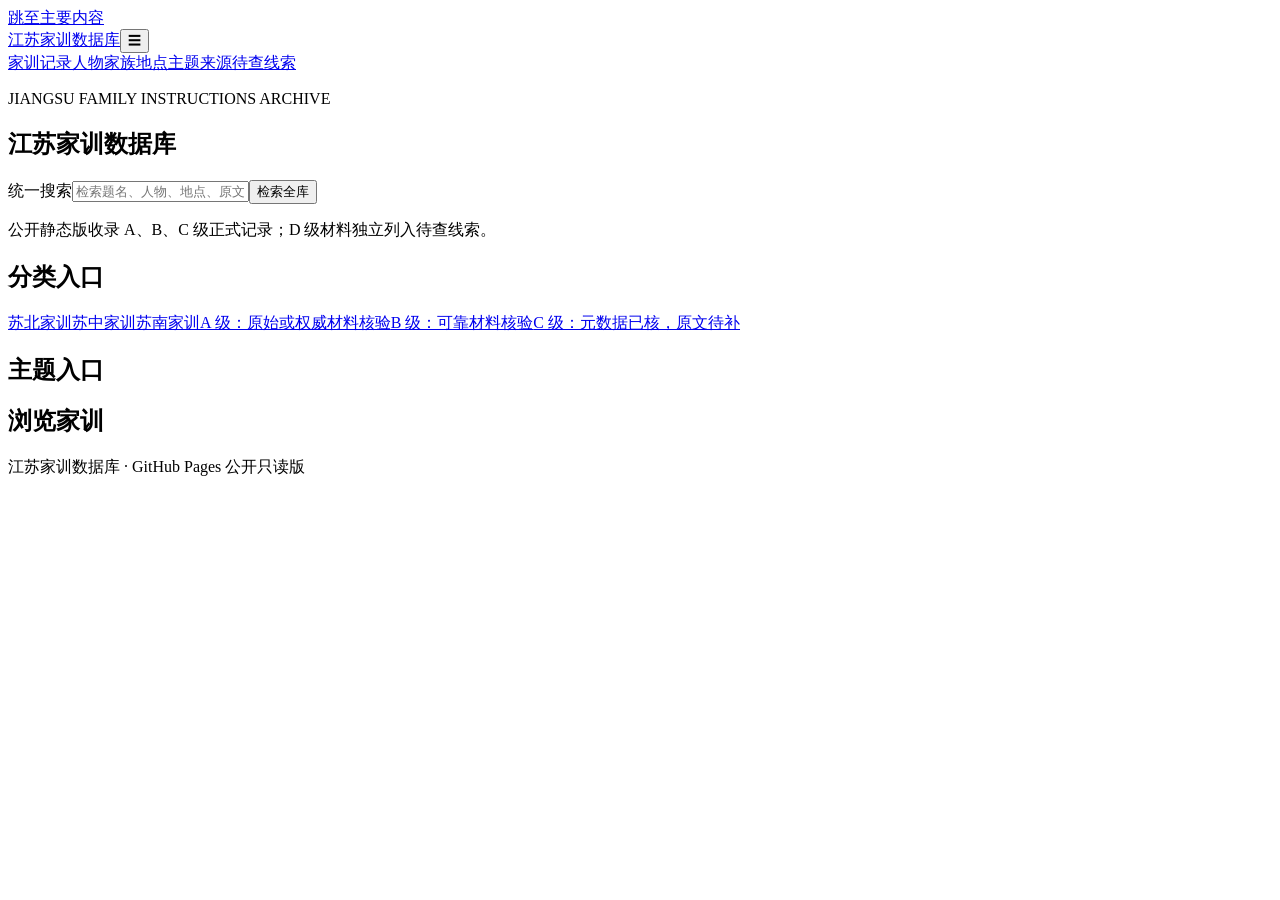
==== index.html @ 3f61229f "发布网页页面" ====
<!doctype html><html lang="zh-CN"><head><meta charset="utf-8"><meta name="viewport" content="width=device-width,initial-scale=1"><meta name="description" content="江苏家训历史文献公开检索数据库"><title>江苏家训数据库</title><link rel="stylesheet" href="css/styles.css"></head><body data-page="home"><a class="skip" href="#main">跳至主要内容</a><header><div class="wrap"><a class="brand" href="index.html">江苏家训数据库</a><button class="nav-toggle" aria-label="打开导航" aria-expanded="false">☰</button><nav><a href="records.html">家训记录</a><a href="persons.html">人物</a><a href="families.html">家族</a><a href="places.html">地点</a><a href="themes.html">主题</a><a href="sources.html">来源</a><a href="leads.html">待查线索</a></nav></div></header><main id="main" class="wrap"><section class="mast"><p class="eyebrow">JIANGSU FAMILY INSTRUCTIONS ARCHIVE</p><h1>江苏家训数据库</h1><form id="global-search" class="searchbar"><label class="sr-only" for="global-q">统一搜索</label><input id="global-q" placeholder="检索题名、人物、地点、原文、主题或来源……"><button>检索全库</button></form><p class="note">公开静态版收录 A、B、C 级正式记录；D 级材料独立列入待查线索。</p></section><section><h2>分类入口</h2><div class="entrances"><a href="records.html?region=苏北">苏北家训</a><a href="records.html?region=苏中">苏中家训</a><a href="records.html?region=苏南">苏南家训</a><a href="records.html?level=A">A 级：原始或权威材料核验</a><a href="records.html?level=B">B 级：可靠材料核验</a><a href="records.html?level=C">C 级：元数据已核，原文待补</a></div></section><section><h2>主题入口</h2><div id="theme-entries" class="entrances"></div></section><section><h2>浏览家训</h2><div id="featured" class="cards"></div></section></main><footer><div class="wrap">江苏家训数据库 · GitHub Pages 公开只读版</div></footer><script src="js/app.js"></script></body></html>
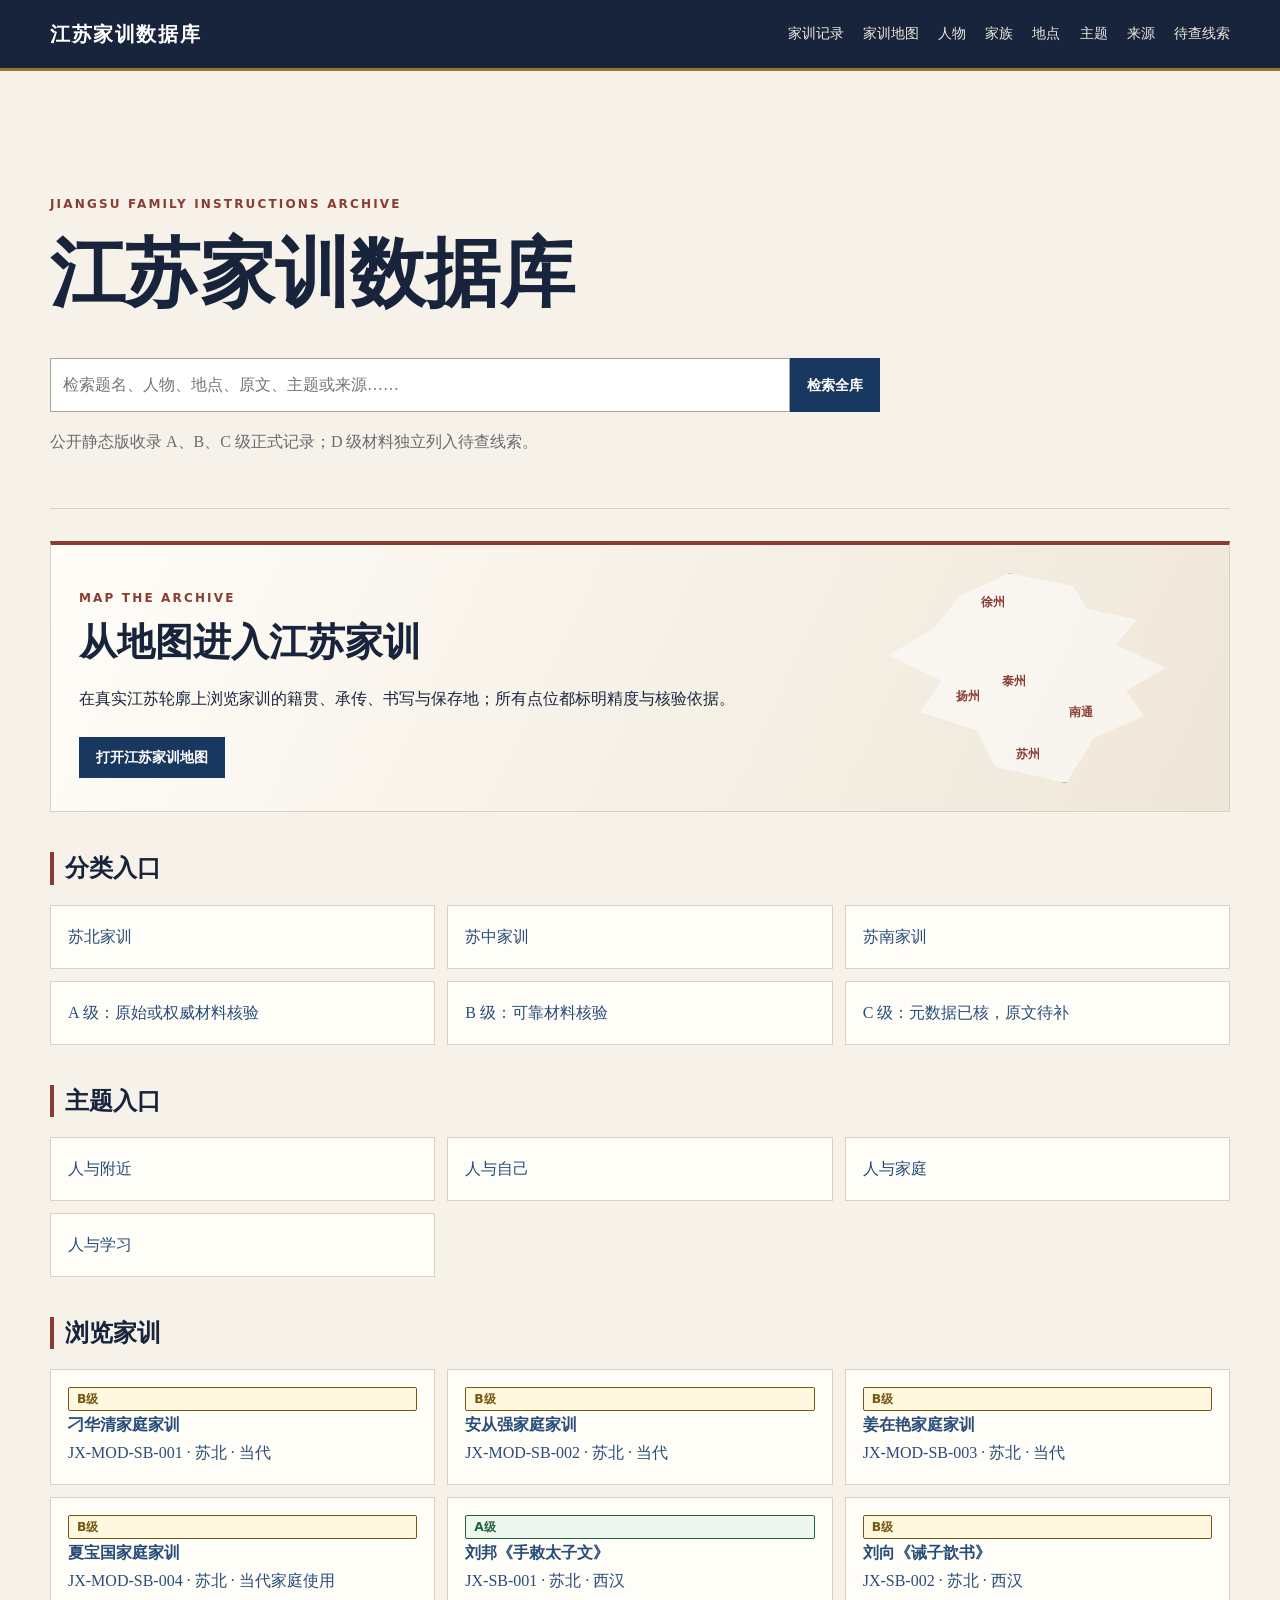
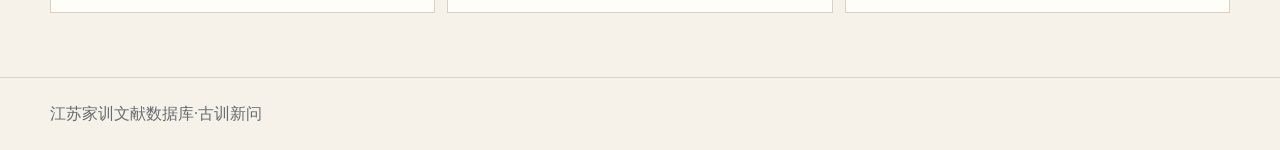
==== commit 05d2d85d: "同步 GitHub Pages 根目录发布产物" ====
--- a/index.html
+++ b/index.html
@@ -1 +1,71 @@
-<!doctype html><html lang="zh-CN"><head><meta charset="utf-8"><meta name="viewport" content="width=device-width,initial-scale=1"><meta name="description" content="江苏家训历史文献公开检索数据库"><title>江苏家训数据库</title><link rel="stylesheet" href="css/styles.css"></head><body data-page="home"><a class="skip" href="#main">跳至主要内容</a><header><div class="wrap"><a class="brand" href="index.html">江苏家训数据库</a><button class="nav-toggle" aria-label="打开导航" aria-expanded="false">☰</button><nav><a href="records.html">家训记录</a><a href="persons.html">人物</a><a href="families.html">家族</a><a href="places.html">地点</a><a href="themes.html">主题</a><a href="sources.html">来源</a><a href="leads.html">待查线索</a></nav></div></header><main id="main" class="wrap"><section class="mast"><p class="eyebrow">JIANGSU FAMILY INSTRUCTIONS ARCHIVE</p><h1>江苏家训数据库</h1><form id="global-search" class="searchbar"><label class="sr-only" for="global-q">统一搜索</label><input id="global-q" placeholder="检索题名、人物、地点、原文、主题或来源……"><button>检索全库</button></form><p class="note">公开静态版收录 A、B、C 级正式记录；D 级材料独立列入待查线索。</p></section><section><h2>分类入口</h2><div class="entrances"><a href="records.html?region=苏北">苏北家训</a><a href="records.html?region=苏中">苏中家训</a><a href="records.html?region=苏南">苏南家训</a><a href="records.html?level=A">A 级：原始或权威材料核验</a><a href="records.html?level=B">B 级：可靠材料核验</a><a href="records.html?level=C">C 级：元数据已核，原文待补</a></div></section><section><h2>主题入口</h2><div id="theme-entries" class="entrances"></div></section><section><h2>浏览家训</h2><div id="featured" class="cards"></div></section></main><footer><div class="wrap">江苏家训数据库 · GitHub Pages 公开只读版</div></footer><script src="js/app.js"></script></body></html>
+<!doctype html>
+<html lang="zh-CN">
+<head>
+<meta charset="utf-8">
+<meta name="viewport" content="width=device-width,initial-scale=1">
+<meta name="description" content="江苏家训历史文献公开检索数据库">
+<title>江苏家训数据库</title>
+<link rel="stylesheet" href="css/styles.css">
+</head>
+<body data-page="home">
+<a class="skip" href="#main">跳至主要内容</a>
+<header>
+<div class="wrap">
+<a class="brand" href="index.html">江苏家训数据库</a>
+<button class="nav-toggle" aria-label="打开导航" aria-expanded="false">☰</button>
+<nav>
+<a href="records.html">家训记录</a>
+<a href="map.html">家训地图</a>
+<a href="persons.html">人物</a>
+<a href="families.html">家族</a>
+<a href="places.html">地点</a>
+<a href="themes.html">主题</a>
+<a href="sources.html">来源</a>
+<a href="leads.html">待查线索</a>
+</nav>
+</div>
+</header>
+<main id="main" class="wrap">
+<section class="mast">
+<p class="eyebrow">JIANGSU FAMILY INSTRUCTIONS ARCHIVE</p>
+<h1>江苏家训数据库</h1>
+<form id="global-search" class="searchbar">
+<label class="sr-only" for="global-q">统一搜索</label>
+<input id="global-q" placeholder="检索题名、人物、地点、原文、主题或来源……">
+<button>检索全库</button>
+</form>
+<p class="note">公开静态版收录 A、B、C 级正式记录；D 级材料独立列入待查线索。</p>
+</section>
+<section class="map-feature">
+<div><p class="eyebrow">MAP THE ARCHIVE</p><h2>从地图进入江苏家训</h2><p>在真实江苏轮廓上浏览家训的籍贯、承传、书写与保存地；所有点位都标明精度与核验依据。</p><a class="button map-cta" href="map.html">打开江苏家训地图</a></div>
+<div class="map-silhouette" aria-hidden="true"><span>徐州</span><span>泰州</span><span>扬州</span><span>南通</span><span>苏州</span></div>
+</section>
+<section>
+<h2>分类入口</h2>
+<div class="entrances">
+<a href="records.html?region=苏北">苏北家训</a>
+<a href="records.html?region=苏中">苏中家训</a>
+<a href="records.html?region=苏南">苏南家训</a>
+<a href="records.html?level=A">A 级：原始或权威材料核验</a>
+<a href="records.html?level=B">B 级：可靠材料核验</a>
+<a href="records.html?level=C">C 级：元数据已核，原文待补</a>
+</div>
+</section>
+<section>
+<h2>主题入口</h2>
+<div id="theme-entries" class="entrances">
+</div>
+</section>
+<section>
+<h2>浏览家训</h2>
+<div id="featured" class="cards">
+</div>
+</section>
+</main>
+<footer>
+<div class="wrap">江苏家训文献数据库·古训新问</div>
+</footer>
+<script src="js/app.js">
+</script>
+</body>
+</html>
--- a/css/styles.css
+++ b/css/styles.css
@@ -0,0 +1,8 @@
+:root{--ink:#17243b;--blue:#19385f;--paper:#f6f2e9;--card:#fffdf8;--line:#d8d0c1;--muted:#686b70;--red:#8a3c32;--gold:#9a762f}*{box-sizing:border-box}html{font-size:16px}body{margin:0;background:var(--paper);color:var(--ink);font-family:"Noto Serif SC","Source Han Serif SC",STSong,serif;line-height:1.75}a{color:#284d78;text-decoration:none}a:hover{text-decoration:underline}a:focus-visible,button:focus-visible,input:focus-visible,select:focus-visible{outline:3px solid #d39b30;outline-offset:2px}.wrap{width:min(1180px,calc(100% - 40px));margin:auto}.skip{position:fixed;left:-999px}.skip:focus{left:1rem;top:1rem;background:white;padding:.7rem;z-index:20}header{background:var(--ink);border-bottom:3px solid var(--gold)}header .wrap{min-height:68px;display:flex;align-items:center;justify-content:space-between}.brand{color:white;font-size:1.25rem;font-weight:700;letter-spacing:.08em}nav{display:flex;gap:1.2rem}nav a{color:#eee9df;font-family:system-ui,sans-serif;font-size:.9rem}.nav-toggle{display:none;background:transparent;color:white;border:0;font-size:1.4rem}main{padding:38px 0 64px;min-height:75vh}footer{border-top:1px solid var(--line);padding:22px 0;color:var(--muted)}h1,h2,h3{line-height:1.35}.eyebrow{font:700 .75rem system-ui;letter-spacing:.18em;color:var(--red)}.mast{padding:36px 0;border-bottom:1px solid var(--line)}.mast h1{font-size:clamp(2.5rem,6vw,4.7rem);margin:.1em 0 .45em}.mast+section{margin-top:32px}.searchbar{display:flex;max-width:830px}.searchbar input,.controls input,.controls select{border:1px solid #a9a398;background:white;padding:12px;font:inherit;color:var(--ink)}.searchbar input{flex:1}.button,button{background:var(--blue);color:white;border:0;padding:11px 17px;font:700 .9rem system-ui;cursor:pointer}.button.secondary,button.secondary{background:transparent;color:var(--blue);border:1px solid var(--blue)}.note{color:var(--muted)}section{margin-top:40px}section>h2{border-left:4px solid var(--red);padding-left:.7rem}.entrances,.cards,.directory{display:grid;grid-template-columns:repeat(3,1fr);gap:12px}.entrances a,.card,.directory a{background:var(--card);border:1px solid var(--line);padding:17px;display:flex;flex-direction:column}.page-head{display:flex;align-items:flex-start;justify-content:space-between;border-bottom:1px solid var(--line);margin-bottom:24px}.page-head h1{font-size:2.3rem}.badge{display:inline-block;border:1px solid currentColor;padding:.16rem .5rem;font:700 .77rem system-ui;border-radius:2px}.lv-A{color:#23603b;background:#eef7ef}.lv-B{color:#755712;background:#fff8df}.lv-C{color:#8a3c32;background:#fff0ed}.lv-D{color:#5e5365;background:#f2edf4}.controls{background:#eae4d8;padding:18px;display:grid;grid-template-columns:repeat(4,1fr);gap:12px;margin-bottom:22px}.controls label{display:flex;flex-direction:column;font:700 .83rem system-ui;gap:4px}.controls .wide{grid-column:span 2}.controls .actions{display:flex;align-items:end;gap:8px}.table-wrap{overflow:auto;border:1px solid var(--line);background:var(--card)}table{border-collapse:collapse;width:100%;min-width:950px;font-family:system-ui,sans-serif;font-size:.9rem}th,td{text-align:left;padding:12px;border-bottom:1px solid #e5ded2;vertical-align:top}th{background:#eae4d8;font-size:.78rem}td small,.muted{display:block;color:var(--muted)}.pager{display:flex;justify-content:center;align-items:center;gap:18px;margin:24px}.notice{background:#f4e7de;border-left:4px solid var(--red);padding:13px 18px;margin:20px 0}.detail-head{display:flex;justify-content:space-between;gap:20px;border-bottom:1px solid var(--line);padding-bottom:28px}.detail-head h1{font-size:clamp(2rem,5vw,3.3rem)}.facts{display:grid;grid-template-columns:repeat(2,1fr);border-top:1px solid var(--line)}.facts div{display:grid;grid-template-columns:145px 1fr;padding:11px 0;border-bottom:1px solid var(--line)}.facts .full{grid-column:1/-1}.facts dt{font-weight:700;color:var(--muted)}.facts dd{margin:0;overflow-wrap:anywhere}.text-unit,.source,.relation,.result{background:var(--card);border-top:2px solid var(--blue);padding:20px;margin-bottom:13px}.original{white-space:pre-wrap;font-size:1.08rem;line-height:2.05;overflow-wrap:anywhere}.annotation{background:#efebe3;padding:11px}.tags{display:flex;flex-wrap:wrap;gap:8px}.tags a{border:1px solid var(--line);background:white;padding:5px 10px}.directory a span,.directory a small{color:var(--muted)}.lead-list{display:grid;grid-template-columns:repeat(2,1fr);gap:14px}.empty{text-align:center;color:var(--muted);padding:40px}.highlight{background:#ffe49a;color:#382b10}.scope{border-left:3px solid var(--gold);padding-left:14px}.scope strong{display:block;font-size:1.2rem}.source a{overflow-wrap:anywhere}.sr-only{position:absolute;width:1px;height:1px;overflow:hidden;clip:rect(0,0,0,0)}
+@media(max-width:800px){.wrap{width:calc(100% - 24px)}header .wrap{min-height:58px;position:relative}.nav-toggle{display:block}nav{display:none;position:absolute;top:58px;left:0;right:0;background:var(--ink);padding:16px;z-index:5;flex-direction:column}nav.open{display:flex}.entrances,.cards,.directory,.lead-list{grid-template-columns:1fr}.controls{grid-template-columns:1fr}.controls .wide{grid-column:auto}.detail-head{flex-direction:column}.facts{grid-template-columns:1fr}.facts .full{grid-column:auto}.facts div{grid-template-columns:110px 1fr}.searchbar{flex-direction:column;gap:8px}.page-head h1{font-size:1.8rem}}
+
+/* 家训地图：本地 SVG 轮廓和可访问标记，不依赖外部瓦片。 */
+.map-feature{display:grid;grid-template-columns:minmax(0,1.35fr) minmax(220px,.65fr);gap:28px;align-items:center;background:linear-gradient(115deg,#fffdf8,#eee6d8);border:1px solid var(--line);border-top:4px solid var(--red);padding:28px}.map-feature h2{font-size:clamp(1.6rem,3vw,2.5rem);margin:.2rem 0}.map-cta{display:inline-block;margin-top:8px}.map-silhouette{min-height:210px;position:relative;border:1px solid #bcae98;background:rgba(255,255,255,.55);clip-path:polygon(46% 0,64% 6%,68% 17%,82% 22%,76% 34%,90% 45%,79% 56%,84% 68%,70% 78%,62% 100%,42% 92%,37% 75%,21% 66%,27% 51%,12% 39%,25% 26%,32% 11%)}.map-silhouette span{position:absolute;font:700 .72rem system-ui;color:var(--red)}.map-silhouette span:nth-child(1){left:38%;top:10%}.map-silhouette span:nth-child(2){left:44%;top:48%}.map-silhouette span:nth-child(3){left:31%;top:55%}.map-silhouette span:nth-child(4){left:63%;top:63%}.map-silhouette span:nth-child(5){left:48%;top:83%}
+.map-page{width:min(1380px,calc(100% - 40px))}.map-controls{grid-template-columns:repeat(4,minmax(130px,1fr)) auto}.map-layout{display:grid;grid-template-columns:minmax(0,1.65fr) minmax(340px,.75fr);gap:22px;align-items:start}.map-panel{position:relative;margin-top:0;background:#efe8dc;border:1px solid var(--line);padding:14px}.jiaxun-map{display:block;width:100%;height:min(72vh,760px);min-height:590px;background:radial-gradient(circle at 50% 45%,#fffdf8 0,#eee5d7 78%);border:1px solid #d2c5b2}.city-boundary{stroke:#fffdf8;stroke-width:1.7;vector-effect:non-scaling-stroke;fill-rule:evenodd}.region-south{fill:#cbd8d2}.region-central{fill:#dfc9b5}.region-north{fill:#d8d2b5}.city-label{font:700 13px system-ui,sans-serif;fill:#17243b;text-anchor:middle;dominant-baseline:central;paint-order:stroke;stroke:#fffdf8;stroke-width:3px;stroke-linejoin:round}.map-marker{cursor:pointer;outline:none}.marker-halo{fill:rgba(138,60,50,.2);stroke:transparent}.marker-dot{fill:var(--red);stroke:white;stroke-width:2}.map-marker:hover .marker-halo,.map-marker:focus .marker-halo{fill:rgba(211,155,48,.48);stroke:#6f4f15;stroke-width:2}.marker-count{font:700 12px system-ui;fill:white;stroke:var(--ink);stroke-width:4;paint-order:stroke}.map-status{position:absolute;z-index:2;inset:30px auto auto 30px;background:#fffdf8;padding:8px 12px;border:1px solid var(--line)}.map-legend{display:flex;flex-wrap:wrap;gap:16px;margin:.7rem 0 0;font:700 .8rem system-ui;color:var(--ink)}.map-legend span{display:inline-flex;align-items:center;gap:6px}.map-legend i{width:18px;height:12px;border:1px solid #8f897d}.legend-south{background:#cbd8d2}.legend-central{background:#dfc9b5}.legend-north{background:#d8d2b5}.map-record{border-top:1px solid var(--line);margin-top:12px;padding-top:10px}.map-record-title{font-weight:700}.map-excerpt{margin:8px 0;padding:9px 12px;background:#f1ece3;border-left:3px solid var(--gold);font-size:.94rem}.plain-list{margin:.25rem 0;padding-left:1.25rem}.pin-note{font:700 .75rem system-ui;color:var(--red);background:#f4e7de;padding:7px 9px}.map-attribution{font-size:.78rem;color:var(--muted);margin:.65rem 0 0}.map-sidebar{margin-top:0;background:var(--card);border:1px solid var(--line);padding:16px;max-height:calc(72vh + 112px);overflow:auto;overflow-x:hidden}.map-sidebar>h2{margin-top:0}.place-detail{display:grid;gap:10px}.sidebar-prompt{border-left:3px solid var(--gold);padding:8px 12px;background:#f1ece3;margin-top:0}.map-place-detail h3,.map-place-detail p,.place-summary h3,.place-summary p{margin:.2rem 0}.map-place-detail.separated{border-top:3px double var(--line);padding-top:16px;margin-top:6px}.evidence-link{display:inline-block;margin-top:9px}.place-summary{border:1px solid var(--line);border-left:4px solid var(--blue);padding:12px}.place-summary.pending{border-left-style:dashed;border-left-color:var(--muted)}.place-status{font:700 .8rem system-ui}.method-note{border-top:1px solid var(--line);padding-top:12px}
+@media(max-width:980px){.map-layout{grid-template-columns:1fr}.map-sidebar{max-height:none}.map-controls{grid-template-columns:repeat(2,1fr)}nav{gap:.75rem}nav a{font-size:.82rem}}
+@media(max-width:800px){.map-page{width:calc(100% - 24px)}.map-feature{grid-template-columns:1fr}.map-silhouette{display:none}.map-controls{grid-template-columns:1fr}.jiaxun-map{min-height:440px;height:58vh}.city-label{font-size:12px;stroke-width:2.5px}.map-attribution{font-size:.72rem}.map-sidebar{padding:13px}.map-marker .marker-halo{r:18}}
